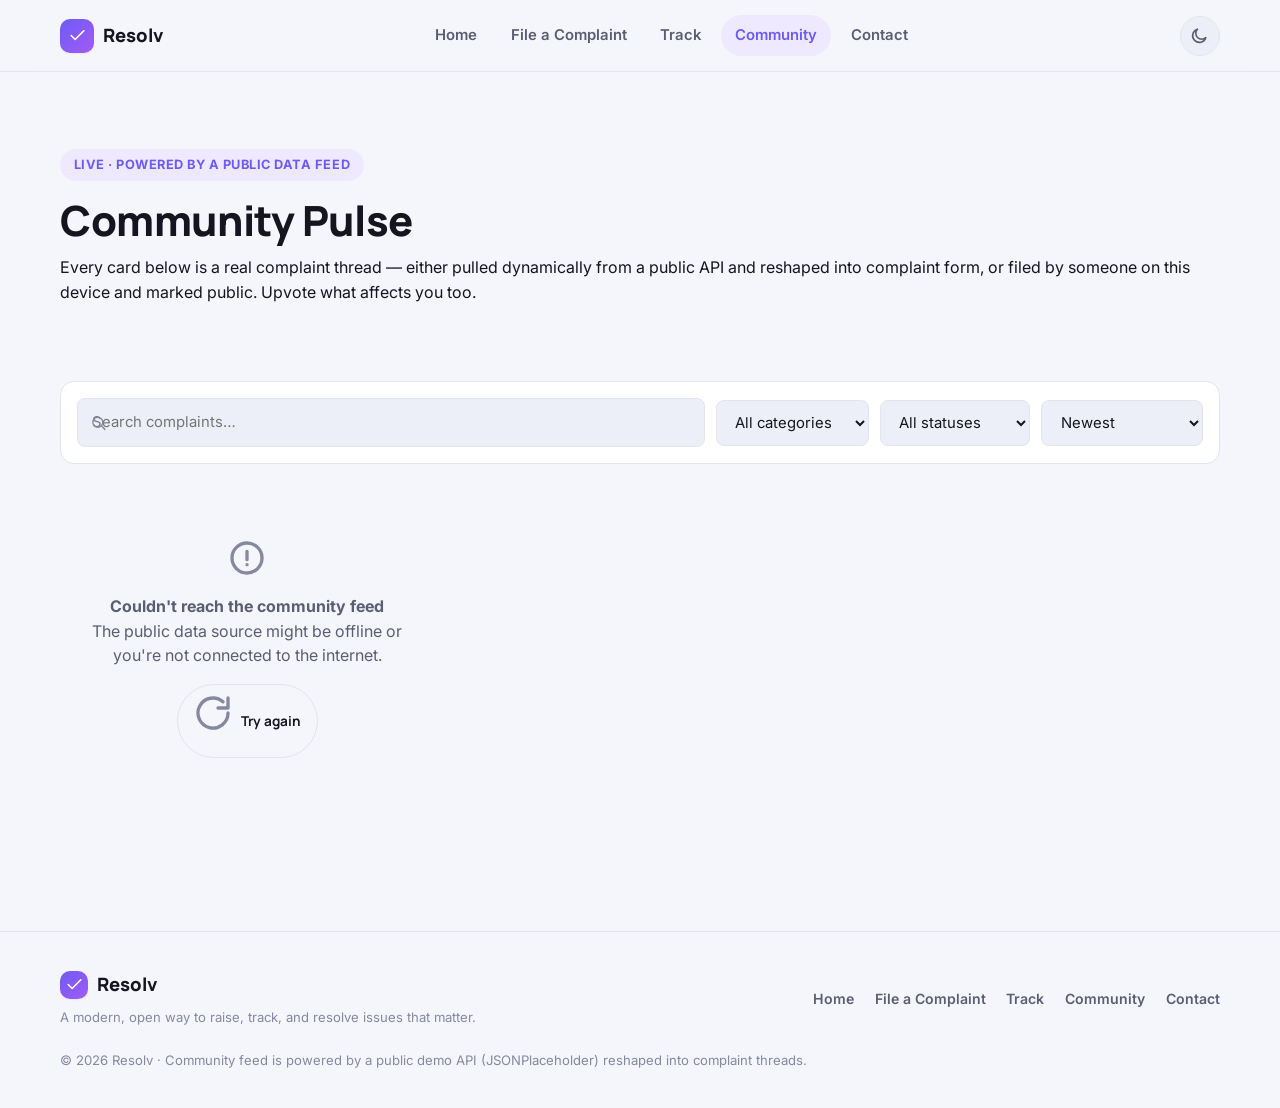
==== community.html @ 3ce60f63 "Reimagine as Resolv: modern redesign, live community data, working complaint filing/tracking - Rebra" ====
<!DOCTYPE html>
<html lang="en">

<head>
  <meta charset="UTF-8" />
  <meta http-equiv="X-UA-Compatible" content="IE=edge" />
  <meta name="viewport" content="width=device-width, initial-scale=1.0" />
  <title>Community Pulse — Resolv</title>
  <meta name="description" content="See what issues the community is raising right now, filter by category or status, and upvote what matters to you." />
  <link rel="icon" href="data:image/svg+xml,%3Csvg xmlns='http://www.w3.org/2000/svg' viewBox='0 0 32 32'%3E%3Crect width='32' height='32' rx='8' fill='%236d5bf6'/%3E%3Cpath d='M9 17l5 5 9-11' stroke='white' stroke-width='3' fill='none' stroke-linecap='round' stroke-linejoin='round'/%3E%3C/svg%3E" />
  <script>
    (function () {
      var t = localStorage.getItem('resolv.theme') || (window.matchMedia && window.matchMedia('(prefers-color-scheme: dark)').matches ? 'dark' : 'light');
      document.documentElement.setAttribute('data-theme', t);
    })();
  </script>
  <link rel="preconnect" href="https://fonts.googleapis.com">
  <link rel="preconnect" href="https://fonts.gstatic.com" crossorigin>
  <link href="https://fonts.googleapis.com/css2?family=Inter:wght@400;500;600;700;800&family=Manrope:wght@700;800&display=swap" rel="stylesheet">
  <link rel="stylesheet" href="assets/css/styles.css" />
</head>

<body data-page="community">

  <header class="site-header">
    <div class="container navbar">
      <a href="index.html" class="brand">
        <span class="brand-mark" data-icon="check"></span>
        Resolv
      </a>
      <nav class="nav-links" id="navLinks">
        <a href="index.html" data-nav="home">Home</a>
        <a href="file-complaint.html" data-nav="file">File a Complaint</a>
        <a href="track-complaint.html" data-nav="track">Track</a>
        <a href="community.html" data-nav="community">Community</a>
        <a href="contact.html" data-nav="contact">Contact</a>
      </nav>
      <div class="nav-right">
        <button class="btn-icon theme-toggle" id="themeToggle" aria-label="Toggle dark mode" type="button"></button>
        <button class="btn-icon nav-toggle" aria-label="Toggle menu" aria-expanded="false" type="button"></button>
      </div>
    </div>
  </header>

  <main>
    <section style="padding-bottom:0;">
      <div class="container">
        <span class="eyebrow">Live · powered by a public data feed</span>
        <h1 style="font-size:clamp(1.8rem,4vw,2.6rem); margin-block:1rem .6rem;">Community Pulse</h1>
        <p class="lede">Every card below is a real complaint thread — either pulled dynamically from a public API and
          reshaped into complaint form, or filed by someone on this device and marked public. Upvote what affects you
          too.</p>
      </div>
    </section>

    <section>
      <div class="container">
        <div class="filters-bar">
          <div class="search-field">
            <span data-icon="search"></span>
            <input type="text" id="searchInput" placeholder="Search complaints…" />
          </div>
          <select id="categoryFilter">
            <option value="all">All categories</option>
          </select>
          <select id="statusFilter">
            <option value="all">All statuses</option>
            <option value="pending">Pending</option>
            <option value="review">In Review</option>
            <option value="resolved">Resolved</option>
          </select>
          <select id="sortFilter">
            <option value="newest">Newest</option>
            <option value="votes">Most upvoted</option>
            <option value="discussed">Most discussed</option>
          </select>
        </div>

        <p class="footer-note" id="resultCount" style="margin-bottom:1.2rem;"></p>

        <div class="complaint-grid" id="board"></div>
      </div>
    </section>
  </main>

  <footer class="site-footer">
    <div class="container footer-grid">
      <div>
        <a href="index.html" class="brand" style="margin-bottom:.5rem;">
          <span class="brand-mark" data-icon="check" style="width:28px;height:28px;"></span>
          Resolv
        </a>
        <p class="footer-note">A modern, open way to raise, track, and resolve issues that matter.</p>
      </div>
      <nav class="foot-links">
        <a href="index.html">Home</a>
        <a href="file-complaint.html">File a Complaint</a>
        <a href="track-complaint.html">Track</a>
        <a href="community.html">Community</a>
        <a href="contact.html">Contact</a>
      </nav>
    </div>
    <div class="container">
      <p class="footer-note" style="margin-top:1.4rem;">© 2026 Resolv · Community feed is powered by a public demo API (JSONPlaceholder) reshaped into complaint threads.</p>
    </div>
  </footer>

  <script type="module" src="assets/js/community.js"></script>
</body>

</html>
---- assets/css/styles.css ----
/* ==========================================================================
   Resolv — design system
   Vanilla CSS, custom properties, light/dark themes.
   ========================================================================== */

:root {
  --font-sans: 'Inter', system-ui, -apple-system, Segoe UI, Roboto, sans-serif;
  --font-display: 'Manrope', var(--font-sans);

  --bg: #f5f6fb;
  --bg-elevated: #ffffff;
  --bg-subtle: #edeff8;
  --border: #e2e4ee;
  --text: #14151f;
  --text-muted: #5b5d72;
  --text-faint: #8688a0;

  --accent: #6d5bf6;
  --accent-hover: #5a48e6;
  --accent-2: #a25bf6;
  --accent-contrast: #ffffff;
  --accent-soft: #eee9fe;
  --accent-gradient: linear-gradient(135deg, var(--accent), var(--accent-2));

  --success: #16a34a;
  --success-soft: #e7f8ee;
  --warning: #d97706;
  --warning-soft: #fef3e2;
  --danger: #dc2626;
  --danger-soft: #fdeaea;
  --info: #2563eb;
  --info-soft: #e8f0fe;

  --shadow-sm: 0 1px 2px rgba(20, 21, 31, .06);
  --shadow-md: 0 8px 24px -8px rgba(20, 21, 31, .16);
  --shadow-lg: 0 24px 56px -16px rgba(20, 21, 31, .28);

  --radius-sm: 8px;
  --radius-md: 14px;
  --radius-lg: 22px;
  --radius-full: 999px;

  --container: 1160px;
  color-scheme: light;
}

[data-theme="dark"] {
  --bg: #0c0d14;
  --bg-elevated: #161824;
  --bg-subtle: #1c1f2e;
  --border: #2a2d40;
  --text: #f2f2f9;
  --text-muted: #a7a9c4;
  --text-faint: #6f7189;

  --accent: #8b7bff;
  --accent-hover: #a294ff;
  --accent-2: #c07bff;
  --accent-soft: #241f45;

  --success-soft: #0f2a1d;
  --warning-soft: #2c2210;
  --danger-soft: #2c1417;
  --info-soft: #101f36;

  --shadow-sm: 0 1px 2px rgba(0, 0, 0, .5);
  --shadow-md: 0 8px 24px -8px rgba(0, 0, 0, .55);
  --shadow-lg: 0 24px 56px -16px rgba(0, 0, 0, .6);
  color-scheme: dark;
}

/* ---------- reset ---------- */
*, *::before, *::after { box-sizing: border-box; }
* { margin: 0; }
html { -webkit-text-size-adjust: 100%; scroll-behavior: smooth; }
body {
  font-family: var(--font-sans);
  background: var(--bg);
  color: var(--text);
  line-height: 1.55;
  -webkit-font-smoothing: antialiased;
  transition: background-color .25s ease, color .25s ease;
  min-height: 100dvh;
  display: flex;
  flex-direction: column;
}
img, svg { display: block; max-width: 100%; }
a { color: inherit; text-decoration: none; }
button, input, select, textarea { font: inherit; color: inherit; }
ul { list-style: none; padding: 0; }
h1, h2, h3, h4 { font-family: var(--font-display); font-weight: 800; line-height: 1.15; letter-spacing: -.01em; }
main { flex: 1; }
::selection { background: var(--accent-soft); color: var(--accent); }

.container { width: min(100% - 2.5rem, var(--container)); margin-inline: auto; }
.container.narrow { --container: 760px; }
.container.wide { --container: 1320px; }

section { padding: clamp(3rem, 6vw, 5.5rem) 0; }

.visually-hidden {
  position: absolute; width: 1px; height: 1px; padding: 0; margin: -1px;
  overflow: hidden; clip: rect(0,0,0,0); white-space: nowrap; border: 0;
}

/* ---------- buttons ---------- */
.btn {
  display: inline-flex; align-items: center; justify-content: center; gap: .5rem;
  font-family: var(--font-display); font-weight: 700; font-size: .95rem;
  padding: .8rem 1.4rem; border-radius: var(--radius-full);
  border: 1px solid transparent; cursor: pointer;
  transition: transform .15s ease, box-shadow .15s ease, background-color .15s ease, border-color .15s ease, color .15s ease;
  white-space: nowrap;
}
.btn svg { width: 18px; height: 18px; flex-shrink: 0; }
.btn:active { transform: translateY(1px) scale(.99); }
.btn-primary {
  background: var(--accent-gradient); color: #fff; box-shadow: var(--shadow-md);
}
.btn-primary:hover { box-shadow: var(--shadow-lg); transform: translateY(-1px); }
.btn-outline {
  background: transparent; border-color: var(--border); color: var(--text);
}
.btn-outline:hover { border-color: var(--accent); color: var(--accent); }
.btn-ghost { background: transparent; color: var(--text-muted); padding: .7rem 1rem; }
.btn-ghost:hover { color: var(--text); background: var(--bg-subtle); }
.btn-block { width: 100%; }
.btn-sm { padding: .5rem .95rem; font-size: .85rem; }
.btn[disabled] { opacity: .55; cursor: not-allowed; transform: none !important; }
.btn-icon {
  width: 40px; height: 40px; padding: 0; border-radius: var(--radius-full);
  display: inline-flex; align-items: center; justify-content: center;
  background: var(--bg-subtle); border: 1px solid var(--border); color: var(--text-muted); cursor: pointer;
}
.btn-icon:hover { color: var(--accent); border-color: var(--accent); }
.btn-icon svg { width: 19px; height: 19px; }

/* ---------- navbar ---------- */
.site-header {
  position: sticky; top: 0; z-index: 50;
  background: color-mix(in srgb, var(--bg) 82%, transparent);
  backdrop-filter: blur(14px) saturate(140%);
  border-bottom: 1px solid var(--border);
}
.navbar { display: flex; align-items: center; justify-content: space-between; padding: .95rem 0; gap: 1rem; }
.brand { display: inline-flex; align-items: center; gap: .55rem; font-family: var(--font-display); font-weight: 800; font-size: 1.15rem; }
.brand-mark {
  width: 34px; height: 34px; border-radius: 10px; background: var(--accent-gradient);
  display: flex; align-items: center; justify-content: center; color: #fff; flex-shrink: 0;
  box-shadow: var(--shadow-sm);
}
.brand-mark svg { width: 19px; height: 19px; }
.nav-links { display: flex; align-items: center; gap: .3rem; }
.nav-links a {
  padding: .55rem .9rem; border-radius: var(--radius-full); font-weight: 600; font-size: .93rem;
  color: var(--text-muted); transition: background-color .15s ease, color .15s ease;
}
.nav-links a:hover { color: var(--text); background: var(--bg-subtle); }
.nav-links a.active { color: var(--accent); background: var(--accent-soft); }
.nav-right { display: flex; align-items: center; gap: .6rem; }
.nav-toggle { display: none; }
.theme-toggle { position: relative; }
.theme-toggle svg { position: absolute; transition: opacity .2s ease, transform .3s ease; }
.theme-toggle .icon-sun { opacity: 0; transform: rotate(-40deg) scale(.6); }
.theme-toggle .icon-moon { opacity: 1; transform: rotate(0) scale(1); }
[data-theme="dark"] .theme-toggle .icon-sun { opacity: 1; transform: rotate(0) scale(1); }
[data-theme="dark"] .theme-toggle .icon-moon { opacity: 0; transform: rotate(40deg) scale(.6); }

@media (max-width: 860px) {
  .nav-links { position: fixed; inset: 64px 1rem auto 1rem; flex-direction: column; align-items: stretch;
    background: var(--bg-elevated); border: 1px solid var(--border); border-radius: var(--radius-md);
    box-shadow: var(--shadow-lg); padding: .6rem; gap: .2rem;
    opacity: 0; visibility: hidden; transform: translateY(-8px); transition: all .2s ease; }
  .nav-links.open { opacity: 1; visibility: visible; transform: translateY(0); }
  .nav-links a { padding: .8rem 1rem; }
  .nav-toggle { display: inline-flex; }
}

/* ---------- hero ---------- */
.hero { padding-top: clamp(3rem, 8vw, 6rem); padding-bottom: clamp(2rem, 6vw, 4rem); position: relative; overflow: clip; }
.hero::before {
  content: ""; position: absolute; inset: -20% -10% auto -10%; height: 620px; z-index: -1;
  background:
    radial-gradient(60% 60% at 20% 20%, color-mix(in srgb, var(--accent) 22%, transparent), transparent 70%),
    radial-gradient(50% 50% at 85% 15%, color-mix(in srgb, var(--accent-2) 20%, transparent), transparent 70%);
  filter: blur(10px);
}
.eyebrow {
  display: inline-flex; align-items: center; gap: .45rem; font-weight: 700; font-size: .8rem;
  letter-spacing: .04em; text-transform: uppercase; color: var(--accent);
  background: var(--accent-soft); padding: .4rem .85rem; border-radius: var(--radius-full);
}
.hero h1 { font-size: clamp(2.2rem, 5vw, 3.6rem); max-width: 18ch; margin-block: 1.1rem .9rem; }
.hero .lede { font-size: clamp(1.02rem, 1.6vw, 1.2rem); color: var(--text-muted); max-width: 56ch; }
.hero-actions { display: flex; flex-wrap: wrap; gap: .8rem; margin-top: 1.8rem; }
.hero-grid { display: grid; grid-template-columns: 1.1fr .9fr; gap: clamp(1.5rem, 4vw, 3rem); align-items: center; }
@media (max-width: 900px) { .hero-grid { grid-template-columns: 1fr; } }

.hero-card {
  background: var(--bg-elevated); border: 1px solid var(--border); border-radius: var(--radius-lg);
  padding: 1.6rem; box-shadow: var(--shadow-lg); position: relative;
}
.hero-card .mini-row { display: flex; align-items: center; gap: .7rem; padding: .7rem 0; border-bottom: 1px dashed var(--border); }
.hero-card .mini-row:last-child { border-bottom: none; }
.hero-card .mini-icon { width: 34px; height: 34px; border-radius: 9px; display: flex; align-items: center; justify-content: center; flex-shrink: 0; }
.hero-card .mini-icon svg { width: 17px; height: 17px; }

/* ---------- stats ---------- */
.stat-row { display: grid; grid-template-columns: repeat(4, 1fr); gap: 1rem; }
@media (max-width: 760px) { .stat-row { grid-template-columns: repeat(2, 1fr); } }
.stat-tile {
  background: var(--bg-elevated); border: 1px solid var(--border); border-radius: var(--radius-md);
  padding: 1.2rem 1.3rem; box-shadow: var(--shadow-sm);
}
.stat-tile .value { font-family: var(--font-display); font-size: clamp(1.5rem, 3vw, 2rem); font-weight: 800; }
.stat-tile .label { color: var(--text-muted); font-size: .85rem; margin-top: .2rem; }

/* ---------- section headers ---------- */
.section-head { display: flex; align-items: flex-end; justify-content: space-between; gap: 1rem; margin-bottom: 2rem; flex-wrap: wrap; }
.section-head h2 { font-size: clamp(1.5rem, 3vw, 2.1rem); }
.section-head p { color: var(--text-muted); margin-top: .4rem; max-width: 56ch; }
.section-tag { color: var(--accent); font-weight: 700; font-size: .8rem; text-transform: uppercase; letter-spacing: .05em; }

/* ---------- steps ---------- */
.steps-grid { display: grid; grid-template-columns: repeat(4, 1fr); gap: 1.1rem; counter-reset: step; }
@media (max-width: 900px) { .steps-grid { grid-template-columns: repeat(2, 1fr); } }
@media (max-width: 560px) { .steps-grid { grid-template-columns: 1fr; } }
.step-card { background: var(--bg-elevated); border: 1px solid var(--border); border-radius: var(--radius-md); padding: 1.4rem; position: relative; }
.step-num { font-family: var(--font-display); font-weight: 800; color: var(--accent); font-size: .85rem; background: var(--accent-soft); width: 28px; height: 28px; border-radius: 999px; display: flex; align-items: center; justify-content: center; margin-bottom: .9rem; }
.step-card h3 { font-size: 1rem; margin-bottom: .35rem; }
.step-card p { color: var(--text-muted); font-size: .9rem; }

/* ---------- cards / grid ---------- */
.card {
  background: var(--bg-elevated); border: 1px solid var(--border); border-radius: var(--radius-lg);
  box-shadow: var(--shadow-sm); transition: box-shadow .2s ease, transform .2s ease, border-color .2s ease;
}
.complaint-grid { display: grid; grid-template-columns: repeat(auto-fill, minmax(300px, 1fr)); gap: 1.1rem; }
.complaint-card { padding: 1.3rem; display: flex; flex-direction: column; gap: .8rem; }
.complaint-card:hover { box-shadow: var(--shadow-md); border-color: color-mix(in srgb, var(--accent) 35%, var(--border)); transform: translateY(-2px); }
.card-top { display: flex; align-items: center; justify-content: space-between; gap: .6rem; }
.badge {
  display: inline-flex; align-items: center; gap: .35rem; font-size: .74rem; font-weight: 700;
  padding: .3rem .65rem; border-radius: var(--radius-full); white-space: nowrap;
}
.badge svg { width: 12px; height: 12px; }
.badge-cat { background: var(--info-soft); color: var(--info); }
.badge-status-pending { background: var(--warning-soft); color: var(--warning); }
.badge-status-review { background: var(--info-soft); color: var(--info); }
.badge-status-resolved { background: var(--success-soft); color: var(--success); }
.complaint-card h3 { font-size: 1.02rem; }
.complaint-card .excerpt { color: var(--text-muted); font-size: .89rem; flex: 1; }
.card-foot { display: flex; align-items: center; justify-content: space-between; padding-top: .7rem; border-top: 1px solid var(--border); }
.author { display: flex; align-items: center; gap: .5rem; font-size: .82rem; color: var(--text-muted); }
.avatar { width: 26px; height: 26px; border-radius: 999px; background: var(--bg-subtle); overflow: hidden; flex-shrink: 0; }
.avatar img { width: 100%; height: 100%; object-fit: cover; }
.card-actions { display: flex; align-items: center; gap: .4rem; }
.pill-btn {
  display: inline-flex; align-items: center; gap: .3rem; font-size: .8rem; font-weight: 700;
  padding: .38rem .7rem; border-radius: var(--radius-full); border: 1px solid var(--border);
  background: var(--bg-subtle); color: var(--text-muted); cursor: pointer; transition: all .15s ease;
}
.pill-btn svg { width: 14px; height: 14px; }
.pill-btn:hover { border-color: var(--accent); color: var(--accent); }
.pill-btn.active { background: var(--accent-soft); border-color: transparent; color: var(--accent); }

/* ---------- filters bar ---------- */
.filters-bar {
  display: flex; flex-wrap: wrap; gap: .7rem; align-items: center; padding: 1rem; margin-bottom: 1.6rem;
  background: var(--bg-elevated); border: 1px solid var(--border); border-radius: var(--radius-md);
}
.search-field { position: relative; flex: 1 1 240px; }
.search-field svg { position: absolute; left: .8rem; top: 50%; translate: 0 -50%; width: 17px; height: 17px; color: var(--text-faint); }
.search-field input { padding-left: 2.4rem; }
select, input[type="text"], input[type="email"], input[type="tel"], input[type="number"], input[type="date"], input[type="file"], textarea {
  width: 100%; background: var(--bg-subtle); border: 1px solid var(--border); border-radius: var(--radius-sm);
  padding: .75rem .9rem; font-size: .93rem; color: var(--text); transition: border-color .15s ease, box-shadow .15s ease;
}
select:focus, input:focus, textarea:focus { outline: none; border-color: var(--accent); box-shadow: 0 0 0 3px var(--accent-soft); }
.filters-bar select { width: auto; min-width: 150px; }

/* ---------- forms ---------- */
.form-card { background: var(--bg-elevated); border: 1px solid var(--border); border-radius: var(--radius-lg); box-shadow: var(--shadow-md); padding: clamp(1.4rem, 4vw, 2.4rem); }
.field { display: flex; flex-direction: column; gap: .4rem; margin-bottom: 1.1rem; }
.field label { font-weight: 700; font-size: .87rem; }
.field .hint { font-size: .78rem; color: var(--text-faint); }
.field-row { display: grid; grid-template-columns: 1fr 1fr; gap: 1rem; }
@media (max-width: 620px) { .field-row { grid-template-columns: 1fr; } }
.checkbox-row { display: flex; align-items: flex-start; gap: .6rem; background: var(--bg-subtle); border: 1px solid var(--border); border-radius: var(--radius-sm); padding: .85rem; }
.checkbox-row input { width: 18px; height: 18px; margin-top: 2px; accent-color: var(--accent); }
.checkbox-row label { font-size: .87rem; font-weight: 600; }
.checkbox-row span { display: block; font-weight: 400; color: var(--text-muted); font-size: .8rem; margin-top: .15rem; }
.error-text { color: var(--danger); font-size: .78rem; display: none; }
.field.invalid select, .field.invalid input, .field.invalid textarea { border-color: var(--danger); }
.field.invalid .error-text { display: block; }

/* ---------- success panel ---------- */
.success-panel { text-align: center; padding: 2rem .5rem; }
.success-icon { width: 64px; height: 64px; border-radius: 999px; background: var(--success-soft); color: var(--success); display: flex; align-items: center; justify-content: center; margin: 0 auto 1.2rem; }
.success-icon svg { width: 32px; height: 32px; }
.id-chip { display: inline-flex; align-items: center; gap: .6rem; font-family: var(--font-display); font-weight: 800; font-size: 1.15rem;
  background: var(--accent-soft); color: var(--accent); padding: .7rem 1.2rem; border-radius: var(--radius-full); margin: 1rem 0; letter-spacing: .02em; }
.id-chip button { background: none; border: none; cursor: pointer; color: inherit; display: flex; }
.id-chip svg { width: 17px; height: 17px; }

/* ---------- timeline ---------- */
.timeline { display: flex; gap: 0; margin: 1.6rem 0; }
.timeline-step { flex: 1; text-align: center; position: relative; }
.timeline-step::before { content: ""; position: absolute; top: 15px; left: -50%; width: 100%; height: 2px; background: var(--border); z-index: 0; }
.timeline-step:first-child::before { display: none; }
.timeline-step.done::before { background: var(--success); }
.timeline-dot { width: 32px; height: 32px; border-radius: 999px; background: var(--bg-subtle); border: 2px solid var(--border); display: flex; align-items: center; justify-content: center; margin: 0 auto .55rem; position: relative; z-index: 1; color: var(--text-faint); }
.timeline-dot svg { width: 15px; height: 15px; }
.timeline-step.done .timeline-dot { background: var(--success); border-color: var(--success); color: #fff; }
.timeline-step.current .timeline-dot { background: var(--accent); border-color: var(--accent); color: #fff; box-shadow: 0 0 0 5px var(--accent-soft); }
.timeline-step .t-label { font-size: .8rem; font-weight: 700; }
.timeline-step .t-sub { font-size: .72rem; color: var(--text-faint); }

/* ---------- lookup / detail ---------- */
.lookup-box { display: flex; gap: .7rem; }
@media (max-width: 560px) { .lookup-box { flex-direction: column; } }
.detail-card { padding: 1.8rem; margin-top: 1.6rem; }
.detail-head { display: flex; justify-content: space-between; align-items: flex-start; gap: 1rem; flex-wrap: wrap; }
.detail-head h3 { font-size: 1.3rem; }
.meta-grid { display: grid; grid-template-columns: repeat(3, 1fr); gap: 1rem; margin-top: 1.2rem; padding-top: 1.2rem; border-top: 1px solid var(--border); }
@media (max-width: 620px) { .meta-grid { grid-template-columns: 1fr 1fr; } }
.meta-grid .k { font-size: .74rem; color: var(--text-faint); text-transform: uppercase; letter-spacing: .04em; font-weight: 700; }
.meta-grid .v { font-weight: 700; margin-top: .2rem; }

.mini-list-row { display: flex; align-items: center; justify-content: space-between; gap: 1rem; padding: 1rem; border: 1px solid var(--border); border-radius: var(--radius-md); background: var(--bg-elevated); cursor: pointer; transition: border-color .15s ease, box-shadow .15s ease; }
.mini-list-row:hover { border-color: var(--accent); box-shadow: var(--shadow-sm); }
.mini-list-row + .mini-list-row { margin-top: .7rem; }
.mini-list-row .title { font-weight: 700; font-size: .93rem; }
.mini-list-row .sub { color: var(--text-faint); font-size: .78rem; margin-top: .15rem; }

/* ---------- chips / filter pills ---------- */
.chip-group { display: flex; gap: .5rem; flex-wrap: wrap; }
.chip { padding: .45rem .95rem; border-radius: var(--radius-full); border: 1px solid var(--border); background: var(--bg-elevated); font-size: .82rem; font-weight: 700; color: var(--text-muted); cursor: pointer; }
.chip.active { background: var(--accent-gradient); color: #fff; border-color: transparent; }

/* ---------- empty / loading / error states ---------- */
.state-box { text-align: center; padding: 3rem 1rem; color: var(--text-muted); }
.state-box svg { width: 40px; height: 40px; margin: 0 auto 1rem; color: var(--text-faint); }
.skeleton { background: linear-gradient(100deg, var(--bg-subtle) 30%, var(--border) 50%, var(--bg-subtle) 70%); background-size: 200% 100%; animation: shimmer 1.3s infinite; border-radius: var(--radius-md); }
@keyframes shimmer { to { background-position: -200% 0; } }
.skeleton-card { height: 190px; }

/* ---------- footer ---------- */
.site-footer { border-top: 1px solid var(--border); padding: 2.4rem 0; margin-top: 3rem; }
.footer-grid { display: flex; justify-content: space-between; align-items: center; gap: 1rem; flex-wrap: wrap; }
.footer-grid .foot-links { display: flex; gap: 1.3rem; flex-wrap: wrap; }
.footer-grid .foot-links a { color: var(--text-muted); font-size: .88rem; font-weight: 600; }
.footer-grid .foot-links a:hover { color: var(--accent); }
.footer-note { color: var(--text-faint); font-size: .82rem; }

/* ---------- toasts ---------- */
.toast-stack { position: fixed; bottom: 1.2rem; right: 1.2rem; display: flex; flex-direction: column; gap: .6rem; z-index: 200; width: min(340px, calc(100vw - 2.4rem)); }
.toast { display: flex; align-items: flex-start; gap: .6rem; background: var(--bg-elevated); border: 1px solid var(--border); box-shadow: var(--shadow-lg); border-radius: var(--radius-md); padding: .85rem 1rem; animation: toast-in .2s ease; }
.toast svg { width: 19px; height: 19px; flex-shrink: 0; }
.toast.success svg { color: var(--success); }
.toast.error svg { color: var(--danger); }
.toast.info svg { color: var(--info); }
.toast p { font-size: .87rem; font-weight: 600; }
@keyframes toast-in { from { opacity: 0; transform: translateY(10px); } to { opacity: 1; transform: translateY(0); } }

/* ---------- misc ---------- */
.divider { height: 1px; background: var(--border); border: none; margin: 2rem 0; }
.two-col { display: grid; grid-template-columns: .9fr 1.1fr; gap: clamp(1.5rem, 4vw, 3rem); align-items: flex-start; }
@media (max-width: 900px) { .two-col { grid-template-columns: 1fr; } }
.contact-info-card { background: var(--accent-gradient); color: #fff; border-radius: var(--radius-lg); padding: 1.8rem; box-shadow: var(--shadow-lg); }
.contact-info-card h3 { font-size: 1.2rem; margin-bottom: .6rem; }
.contact-info-card p { opacity: .9; font-size: .92rem; }
.contact-info-card .mini-row { border-bottom-color: rgba(255,255,255,.25); }
.contact-info-card .mini-icon { background: rgba(255,255,255,.18); color: #fff; }

.fade-in { animation: fade-in .5s ease both; }
@keyframes fade-in { from { opacity: 0; transform: translateY(8px); } to { opacity: 1; transform: translateY(0); } }
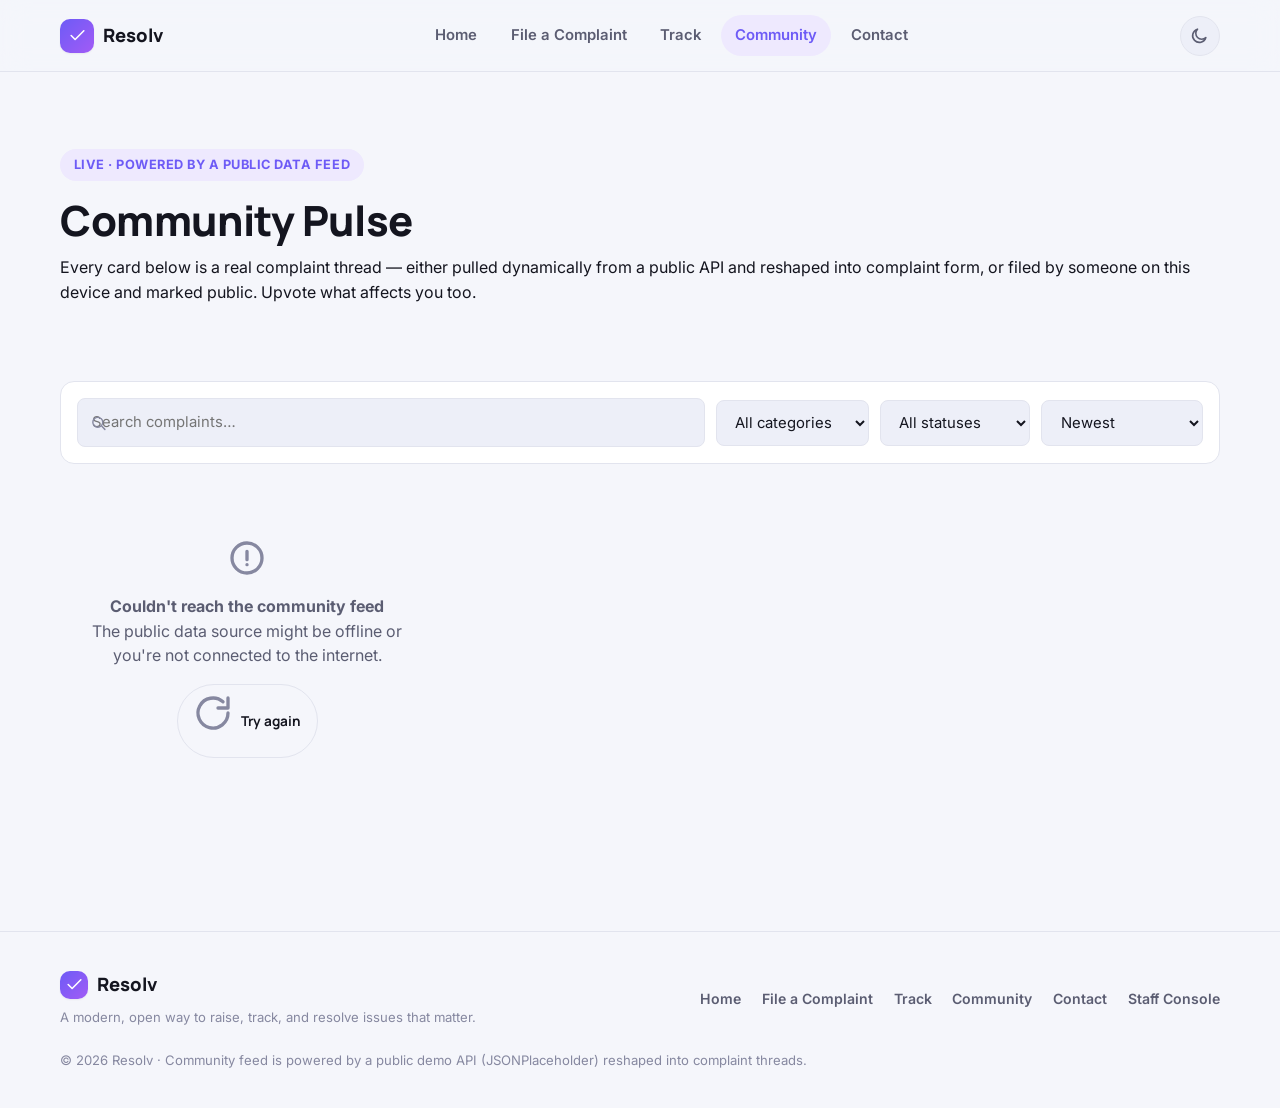
==== commit 07024c57: "Add a real resolution mechanism: Staff Console, not a fake timer The previous version had complaints" ====
--- a/community.html
+++ b/community.html
@@ -98,6 +98,7 @@
         <a href="track-complaint.html">Track</a>
         <a href="community.html">Community</a>
         <a href="contact.html">Contact</a>
+        <a href="admin.html">Staff Console</a>
       </nav>
     </div>
     <div class="container">
--- a/assets/css/styles.css
+++ b/assets/css/styles.css
@@ -333,6 +333,24 @@
 .mini-list-row .title { font-weight: 700; font-size: .93rem; }
 .mini-list-row .sub { color: var(--text-faint); font-size: .78rem; margin-top: .15rem; }
 
+/* ---------- staff console ---------- */
+.admin-card { padding: 1.3rem 1.5rem; display: flex; flex-direction: column; gap: .8rem; }
+.admin-head { display: flex; justify-content: space-between; align-items: flex-start; gap: 1rem; flex-wrap: wrap; }
+.admin-head h3 { font-size: 1.02rem; }
+.admin-meta { display: flex; flex-wrap: wrap; gap: 1.2rem; font-size: .82rem; color: var(--text-muted); }
+.admin-meta strong { color: var(--text); }
+.admin-actions { display: flex; flex-wrap: wrap; gap: .6rem; padding-top: .7rem; border-top: 1px solid var(--border); }
+.note-box { display: none; flex-direction: column; gap: .6rem; background: var(--bg-subtle); border: 1px solid var(--border); border-radius: var(--radius-sm); padding: .9rem; margin-top: .3rem; }
+.note-box.open { display: flex; }
+.note-box textarea { min-height: 70px; }
+.note-box .note-actions { display: flex; gap: .6rem; }
+.resolution-banner { display: flex; gap: .6rem; align-items: flex-start; background: var(--success-soft); color: var(--success); border-radius: var(--radius-sm); padding: .8rem .9rem; font-size: .85rem; }
+.resolution-banner strong { display: block; color: var(--text); font-size: .82rem; margin-bottom: .15rem; }
+.resolution-banner > svg { width: 20px; height: 20px; flex-shrink: 0; margin-top: 1px; }
+.checkbox-row > svg { width: 20px; height: 20px; flex-shrink: 0; margin-top: 2px; color: var(--success); }
+.gate-card { max-width: 380px; margin-inline: auto; text-align: center; padding: 2.2rem 1.8rem; }
+.gate-card .success-icon { background: var(--accent-soft); color: var(--accent); }
+
 /* ---------- chips / filter pills ---------- */
 .chip-group { display: flex; gap: .5rem; flex-wrap: wrap; }
 .chip { padding: .45rem .95rem; border-radius: var(--radius-full); border: 1px solid var(--border); background: var(--bg-elevated); font-size: .82rem; font-weight: 700; color: var(--text-muted); cursor: pointer; }
